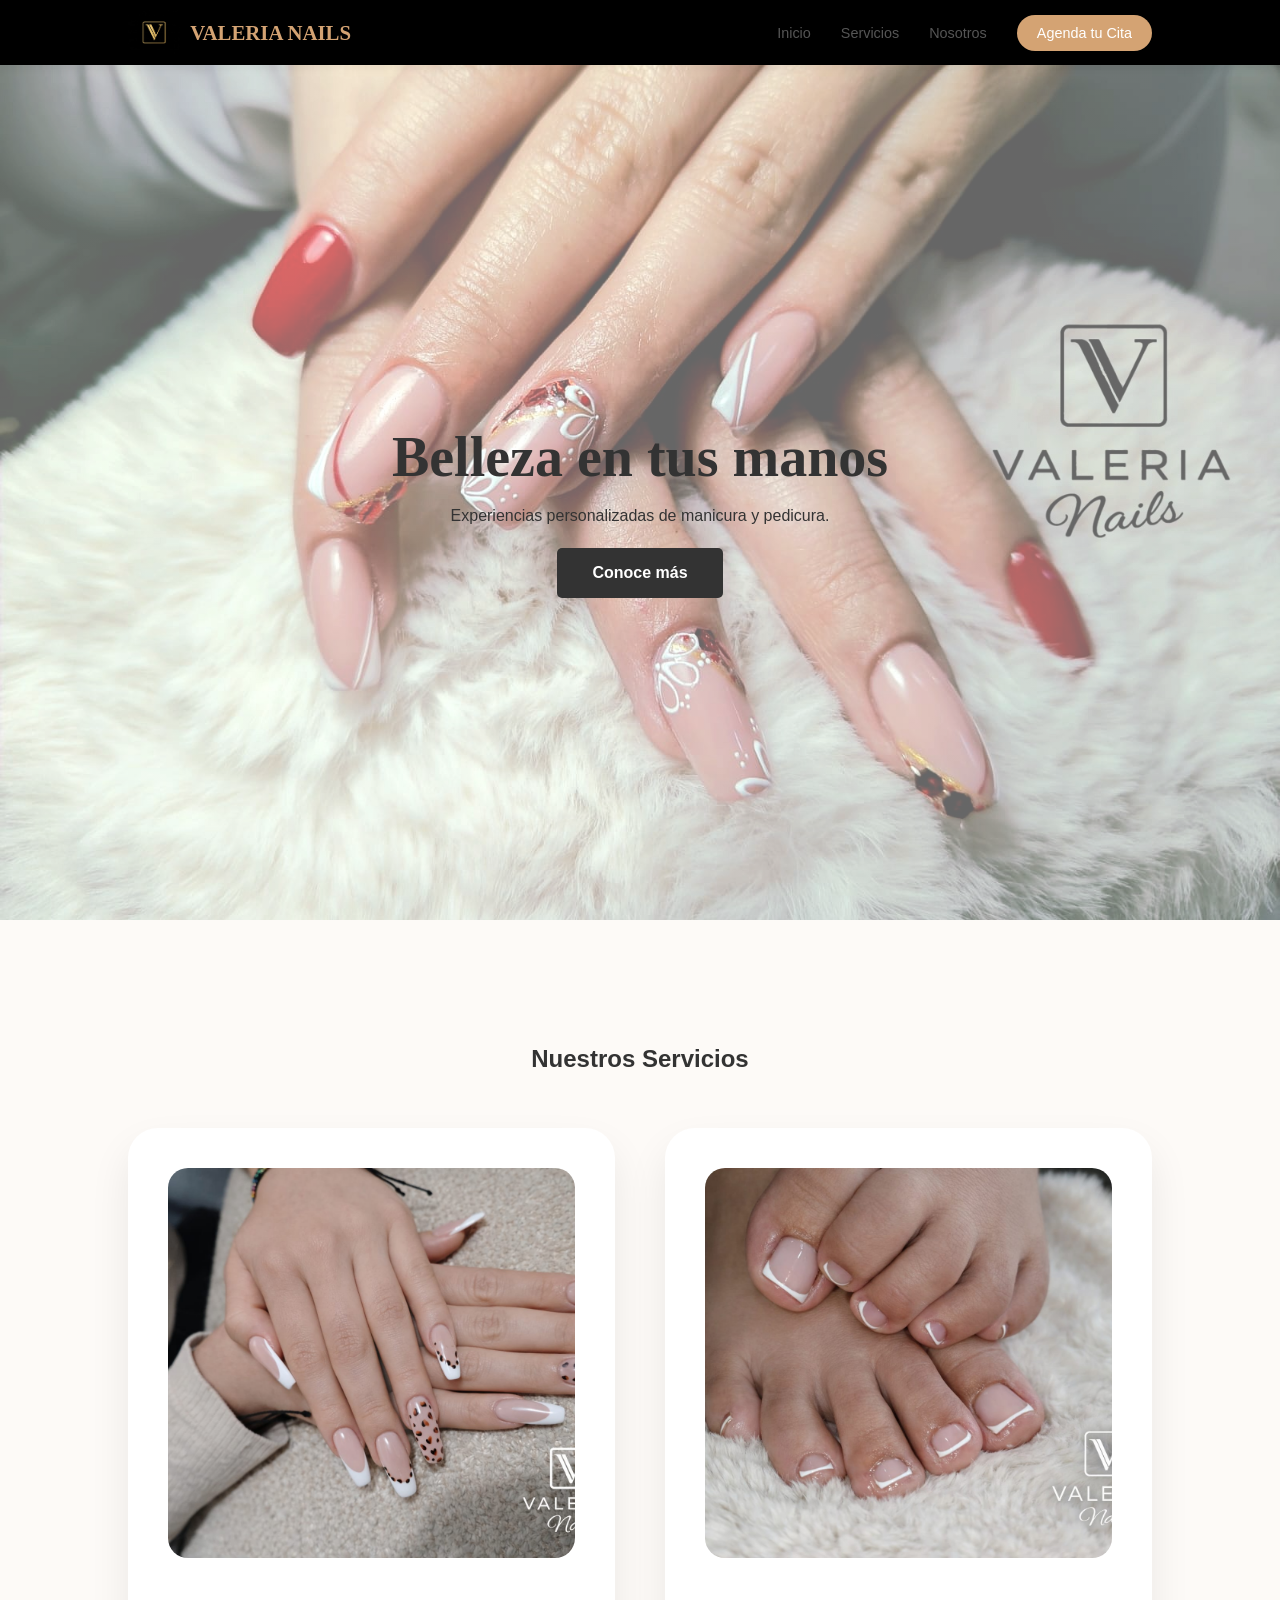
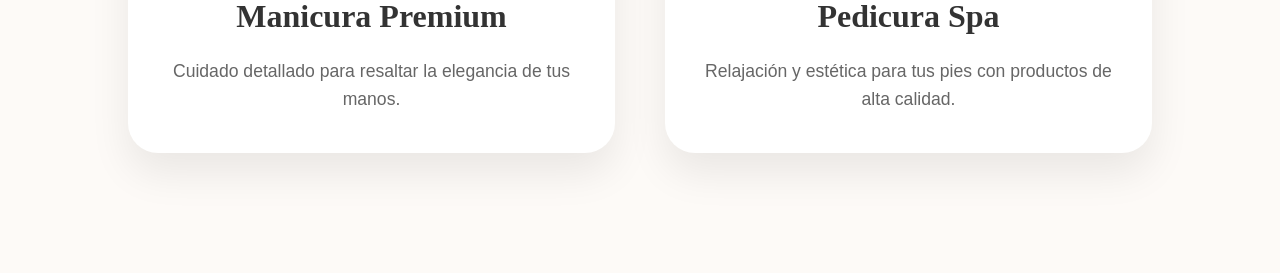
==== index.html @ 6e808dba "Add files via upload" ====
<!DOCTYPE html>
<html lang="es">
<head>
    <meta charset="UTF-8">
    <meta name="viewport" content="width=device-width, initial-scale=1.0">
    <title>Valeria Nails | Spa de Uñas</title>
    <link rel="stylesheet" href="style.css">
    <link href="banner.jpeg" rel="stylesheet">
</head>
<body>

    <nav class="navbar">
        <div class="logo-container">
            <img src="logo.png" alt="Logo" class="logo-img">
            <div class="logo-text">VALERIA NAILS</div>
        </div>
        <ul class="nav-links">
            <li><a href="#">Inicio</a></li>
            <li><a href="#">Servicios</a></li>
            <li><a href="#">Nosotros</a></li>
            <li><a href="#" class="btn-cita">Agenda tu Cita</a></li>
        </ul>
    </nav>

    <header class="hero">
        <div class="hero-content">
            <img src="" alt="" class="hero-logo">
            
            <h1>Belleza en tus manos</h1>
            <p>Experiencias personalizadas de manicura y pedicura.</p>
            <a href="#" class="btn-main">Conoce más</a>
        </div>
    </header>

    <section class="services">
        <h2>Nuestros Servicios</h2>
        <div class="services-grid">
            <div class="service-card">
                <img src="manos y logo.jpeg" alt="Manicura" class="service-img">
                <h3>Manicura Premium</h3>
                <p>Cuidado detallado para resaltar la elegancia de tus manos.</p>
            </div>
            <div class="service-card">
                <img src="pedicure.png" alt="Pedicura" class="service-img">
                <h3>Pedicura Spa</h3>
                <p>Relajación y estética para tus pies con productos de alta calidad.</p>
            </div>
        </div>
    </section>

</body>
</html>
---- style.css ----
* {
    margin: 0;
    padding: 0;
    box-sizing: border-box;
}

body {
    font-family: 'Poppins', sans-serif;
    color: #333;
    line-height: 1.6;
}

/* --- Navegación --- */
.navbar {
    display: flex;
    justify-content: space-between;
    align-items: center;
    padding: 10px 10%;
    background: #000000;
    position: sticky;
    top: 0;
    z-index: 1000;
    box-shadow: 0 2px 10px rgba(0,0,0,0.05);
}

.logo-container {
    display: flex;
    align-items: center;
    gap: 10px;
}

.logo-img {
    height: 45px;
    width: auto;
}

.logo-text {
    font-family: 'Playfair Display', serif;
    font-size: 1.3rem;
    font-weight: bold;
    color: #d4a373;
}

.nav-links {
    display: flex;
    list-style: none;
    align-items: center;
}

.nav-links li {
    margin-left: 30px;
}

.nav-links a {
    text-decoration: none;
    color: #555;
    font-size: 0.9rem;
    transition: 0.3s;
}

.btn-cita {
    background: #d4a373;
    color: white !important;
    padding: 10px 20px;
    border-radius: 50px;
}

/* --- Hero --- */
.hero {
    height: 95vh;
    background: linear-gradient(rgba(255,255,255,0.4), rgba(255,255,255,0.4)), 
                url('banner.jpeg') no-repeat center center/cover;
    display: flex;
    align-items: center;
    justify-content: center;
    text-align: center;
}

.hero h1 {
    font-family: 'Playfair Display', serif;
    font-size: 3.5rem;
}

.btn-main {
    display: inline-block;
    margin-top: 20px;
    padding: 12px 35px;
    background: #333;
    color: #fff;
    text-decoration: none;
    border-radius: 5px;
    font-weight: bold;
}

/* --- SECCIÓN SERVICIOS (Más grande y espaciosa) --- */
.services {
    padding: 120px 10%; /* Aumentamos el espacio arriba y abajo (de 80px a 120px) */
    text-align: center;
    background: #fdfaf7;
}

.services-grid {
    display: flex;
    justify-content: center;
    gap: 50px;           /* Más espacio entre las dos fotos */
    flex-wrap: wrap;
    margin-top: 50px;
}

.service-card {
    background: #fff;
    padding: 40px;       /* Más aire dentro de la tarjeta */
    border-radius: 30px; /* Bordes más redondeados y modernos */
    box-shadow: 0 20px 40px rgba(0,0,0,0.08);
    flex: 1;
    max-width: 600px;    /* Permitimos que la tarjeta sea más ancha */
    transition: 0.3s;
}

/* --- IMÁGENES MÁS GRANDES --- */
.service-img {
    width: 100%;
    height: 390px;       /* Aumentamos de 250px a 450px para que luzcan mucho más */
    object-fit: cover;
    border-radius: 20px;
    margin-bottom: 25px;
}

.service-card h3 {
    font-family: 'Playfair Display', serif;
    font-size: 2rem;     /* Título un poco más grande */
    margin-bottom: 15px;
}

.service-card p {
    font-size: 1.1rem;   /* Texto más legible */
    color: #666;
}
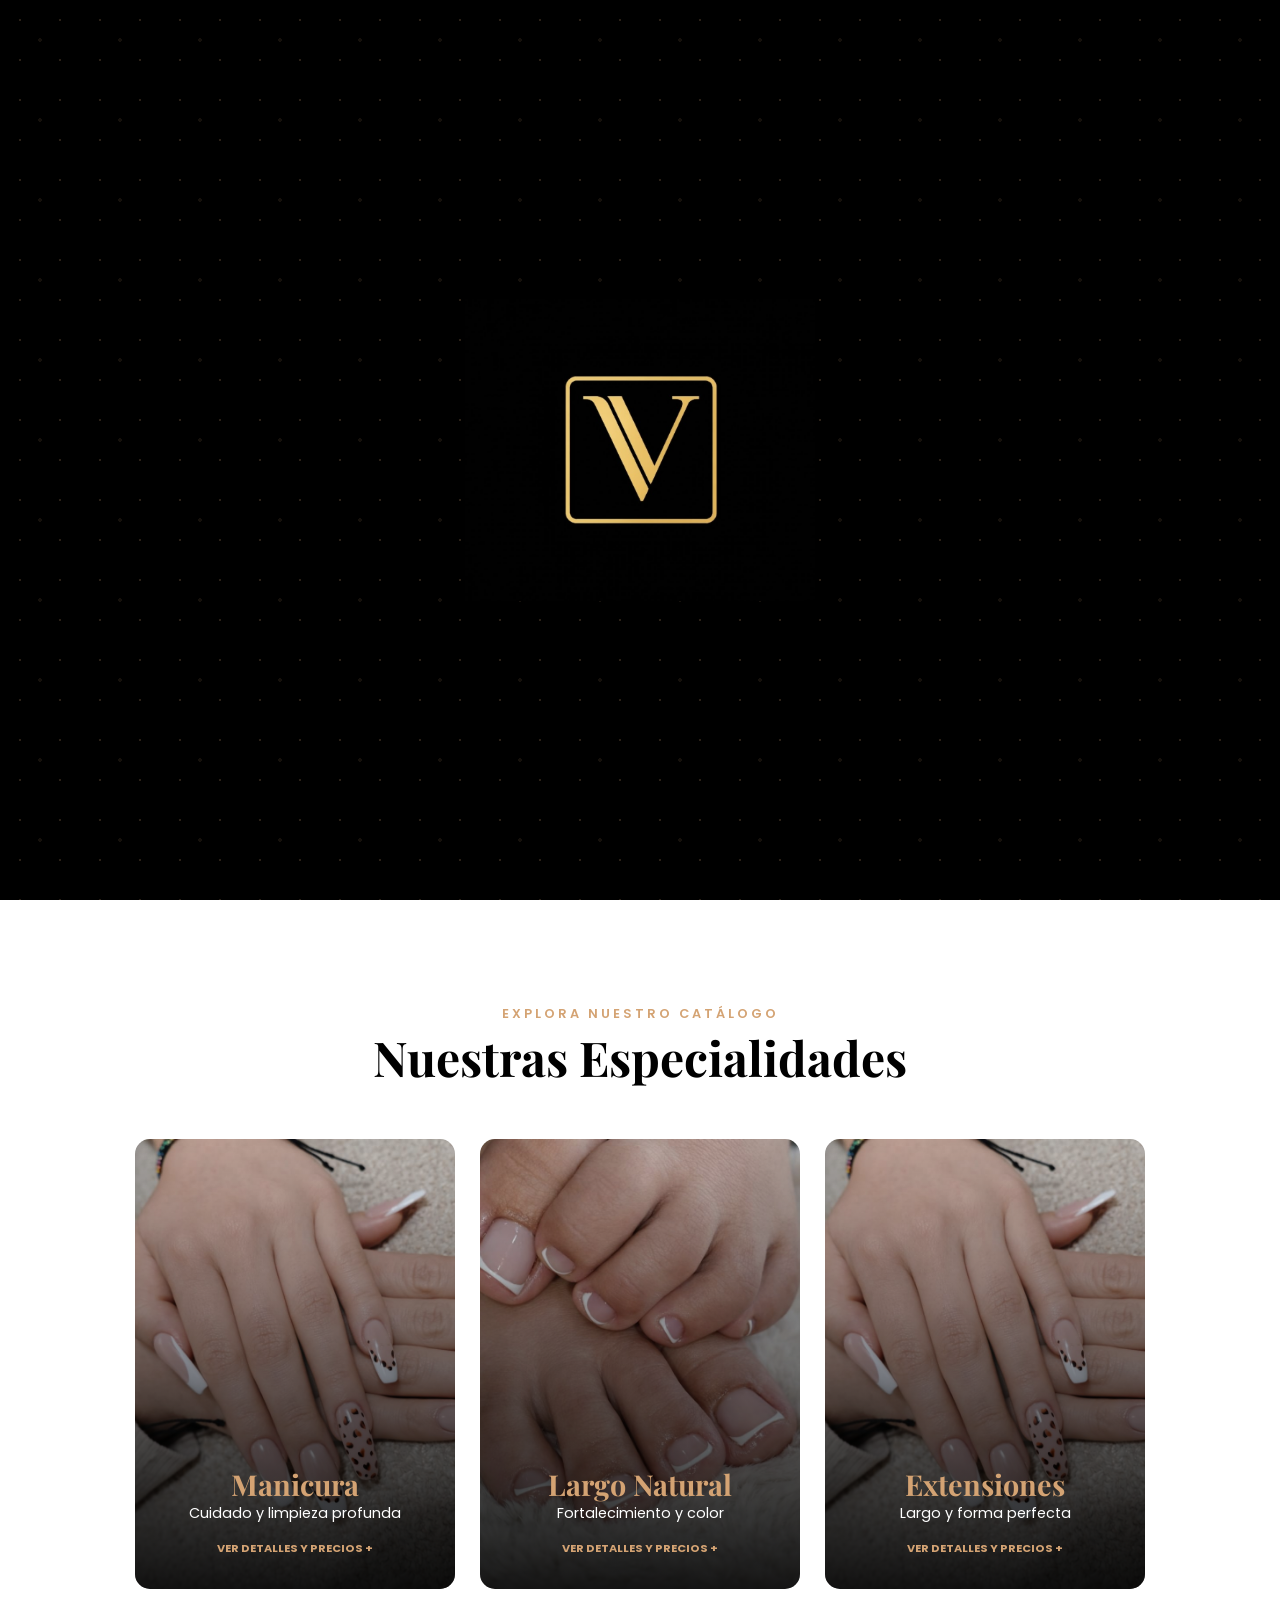
==== commit e7d4e642: "Add files via upload" ====
--- a/index.html
+++ b/index.html
@@ -3,50 +3,193 @@
 <head>
     <meta charset="UTF-8">
     <meta name="viewport" content="width=device-width, initial-scale=1.0">
-    <title>Valeria Nails | Spa de Uñas</title>
-    <link rel="stylesheet" href="style.css">
-    <link href="banner.jpeg" rel="stylesheet">
-</head>
+    <title>Valeria Nails | Arte y Elegancia</title>
+    
+    <link href="https://fonts.googleapis.com/css2?family=Playfair+Display:wght@700&family=Poppins:wght@300;400;600&display=swap" rel="stylesheet">
+    
+    <link rel="stylesheet" href="css/style.css">
+    <link rel="stylesheet" href="css/nosotros.css"> </head>
 <body>
+
+    <div id="loader" class="loader-wrapper">
+        <div class="loader-content">
+            <div class="logo-reveal-container">
+                <img src="logo.png" alt="Valeria Nails" class="logo-to-reveal">
+                <div class="brush-tip"></div>
+            </div>
+        </div>
+    </div>
 
     <nav class="navbar">
         <div class="logo-container">
             <img src="logo.png" alt="Logo" class="logo-img">
-            <div class="logo-text">VALERIA NAILS</div>
+            <div class="logo-text">𝑉𝐴𝐿𝐸𝑅𝐼𝐴 𝑁𝐴𝐼𝐿𝑆</div>
         </div>
         <ul class="nav-links">
-            <li><a href="#">Inicio</a></li>
-            <li><a href="#">Servicios</a></li>
-            <li><a href="#">Nosotros</a></li>
-            <li><a href="#" class="btn-cita">Agenda tu Cita</a></li>
+            <li><a href="#inicio">Inicio</a></li>
+            <li><a href="#servicios">Servicios</a></li>
+            <li><a href="nosotros.html">Conócenos</a></li>
+            <li><a href="https://wa.me/TU_NUMERO" class="btn-cita">Agenda tu Cita</a></li>
         </ul>
     </nav>
 
-    <header class="hero">
-        <div class="hero-content">
-            <img src="" alt="" class="hero-logo">
-            
-            <h1>Belleza en tus manos</h1>
-            <p>Experiencias personalizadas de manicura y pedicura.</p>
-            <a href="#" class="btn-main">Conoce más</a>
+  <header id="inicio" class="hero">
+    <div class="hero-content">
+        
+        <h1>Arte y Elegancia en cada detalle</h1>
+        <p>Donde la perfección es nuestra firma</p>
+        
+        <div class="hero-btns">
+            <a href="#servicios" class="btn-hero-primary">Nuestros Servicios</a>
+            <a href="nosotros.html" class="btn-hero-secondary">Conócenos</a>
         </div>
-    </header>
+    </div>
+</header>
+    <section id="servicios" class="services-section">
+    <div class="services-header">
+        <span>Explora nuestro catálogo</span>
+        <h2>Nuestras Especialidades</h2>
+    </div>
 
-    <section class="services">
-        <h2>Nuestros Servicios</h2>
-        <div class="services-grid">
-            <div class="service-card">
-                <img src="manos y logo.jpeg" alt="Manicura" class="service-img">
-                <h3>Manicura Premium</h3>
-                <p>Cuidado detallado para resaltar la elegancia de tus manos.</p>
+    <div class="categories-container">
+        <a href="manicura.html" class="category-card" style="background-image: url('manos y logo.jpeg'); text-decoration: none;">
+            <div class="category-overlay">
+                <div class="category-info">
+                    <h3>Manicura</h3>
+                    <p>Cuidado y limpieza profunda</p>
+                    <span class="view-more">Ver detalles y precios +</span>
+                </div>
+                <div class="category-details">
+                    <ul>
+                        <li>Manicura Rusa</li>
+                        <li>Manicura en Seco</li>
+                        <li>Limpieza Pro</li>
+                    </ul>
+                </div>
             </div>
-            <div class="service-card">
-                <img src="pedicure.png" alt="Pedicura" class="service-img">
-                <h3>Pedicura Spa</h3>
-                <p>Relajación y estética para tus pies con productos de alta calidad.</p>
+        </a>
+
+        <a href="natural.html" class="category-card" style="background-image: url('pedicure.png'); text-decoration: none;">
+            <div class="category-overlay">
+                <div class="category-info">
+                    <h3>Largo Natural</h3>
+                    <p>Fortalecimiento y color</p>
+                    <span class="view-more">Ver detalles y precios +</span>
+                </div>
+                <div class="category-details">
+                    <ul>
+                        <li>Base Rubber</li>
+                        <li>Kapping Polygel</li>
+                        <li>Semipermanente</li>
+                    </ul>
+                </div>
             </div>
-        </div>
-    </section>
+        </a>
 
+        <a href="extensiones.html" class="category-card" style="background-image: url('manos y logo.jpeg'); text-decoration: none;">
+            <div class="category-overlay">
+                <div class="category-info">
+                    <h3>Extensiones</h3>
+                    <p>Largo y forma perfecta</p>
+                    <span class="view-more">Ver detalles y precios +</span>
+                </div>
+                <div class="category-details">
+                    <ul>
+                        <li>Press On Soft Gel</li>
+                        <li>Polygel Esculpidas</li>
+                        <li>Acrílico</li>
+                    </ul>
+                </div>
+            </div>
+        </a>
+    </div>
+</section>
+
+    <script>
+        window.addEventListener("load", function () {
+            setTimeout(() => {
+                document.getElementById("loader").classList.add("fade-out");
+            }, 3000);
+        });
+    </script>
 </body>
+
+<section id="detalle-servicio" class="details-display-section" style="display: none;">
+    <div class="details-container">
+        <button class="close-details" onclick="cerrarDetalles()">×</button>
+        <div id="contenido-dinamico">
+            </div>
+    </div>
+</section>
+
+<script>
+    // Diccionario de información para cada servicio
+    const infoServicios = {
+        manicura: `
+            <div class="detail-layout">
+                <div class="detail-text">
+                    <h2>Manicura Premium</h2>
+                    <p>Un tratamiento completo para la salud y estética de tus manos.</p>
+                    <table class="price-table">
+                        <tr><td>Manicura Rusa</td><td>$XX.XXX</td></tr>
+                        <tr><td>Manicura en Seco</td><td>$XX.XXX</td></tr>
+                        <tr><td>Limpieza Profunda</td><td>$XX.XXX</td></tr>
+                    </table>
+                    <a href="https://wa.me/TU_NUMERO" class="btn-hero-primary">Reservar este servicio</a>
+                </div>
+                <div class="detail-image">
+                    <img src="manos y logo.jpeg" alt="Manicura Detalle">
+                </div>
+            </div>`,
+        natural: `
+            <div class="detail-layout">
+                <div class="detail-text">
+                    <h2>Largo Natural</h2>
+                    <p>Protección y color sobre tu propia uña para un look sofisticado.</p>
+                    <table class="price-table">
+                        <tr><td>Base Rubber</td><td>$XX.XXX</td></tr>
+                        <tr><td>Kapping Polygel</td><td>$XX.XXX</td></tr>
+                        <tr><td>Semipermanente</td><td>$XX.XXX</td></tr>
+                    </table>
+                    <a href="https://wa.me/TU_NUMERO" class="btn-hero-primary">Reservar este servicio</a>
+                </div>
+                <div class="detail-image">
+                    <img src="pedicure.png" alt="Natural Detalle">
+                </div>
+            </div>`,
+        extensiones: `
+            <div class="detail-layout">
+                <div class="detail-text">
+                    <h2>Sistemas de Extensión</h2>
+                    <p>Construcción artesanal para lograr el largo y la forma de tus sueños.</p>
+                    <table class="price-table">
+                        <tr><td>Polygel Esculpidas</td><td>$XX.XXX</td></tr>
+                        <tr><td>Acrílico Esculpidas</td><td>$XX.XXX</td></tr>
+                        <tr><td>Press On Soft Gel</td><td>$XX.XXX</td></tr>
+                    </table>
+                    <a href="https://wa.me/TU_NUMERO" class="btn-hero-primary">Reservar este servicio</a>
+                </div>
+                <div class="detail-image">
+                    <img src="manos y logo.jpeg" alt="Extensiones Detalle">
+                </div>
+            </div>`
+    };
+
+    function mostrarDetalle(tipo) {
+        const seccion = document.getElementById('detalle-servicio');
+        const contenido = document.getElementById('contenido-dinamico');
+        
+        contenido.innerHTML = infoServicios[tipo];
+        seccion.style.display = 'block';
+        
+        // Desplazamiento suave hacia el detalle
+        seccion.scrollIntoView({ behavior: 'smooth' });
+    }
+
+    function cerrarDetalles() {
+        document.getElementById('detalle-servicio').style.display = 'none';
+        document.getElementById('servicios').scrollIntoView({ behavior: 'smooth' });
+    }
+</script>
+
 </html>
--- a/css/style.css
+++ b/css/style.css
@@ -0,0 +1,336 @@
+/* =========================================
+   1. RESET Y BASES
+   ========================================= */
+* { 
+    margin: 0; 
+    padding: 0; 
+    box-sizing: border-box; 
+    font-family: 'Poppins', sans-serif; 
+}
+
+html { 
+    scroll-behavior: smooth; 
+}
+
+body { 
+    background: #fff; 
+    overflow-x: hidden; 
+}
+
+/* =========================================
+   2. NAVBAR (MENÚ FIJO)
+   ========================================= */
+.navbar {
+    position: fixed; 
+    top: 0; 
+    width: 100%;
+    display: flex; 
+    justify-content: space-between; 
+    align-items: center;
+    padding: 15px 8%; 
+    background: #000; 
+    z-index: 2000;
+}
+
+.logo-container { display: flex; align-items: center; gap: 10px; }
+.logo-img { height: 40px; }
+.logo-text { 
+    font-family: 'Playfair Display', serif; 
+    color: #d4a373; 
+    font-weight: bold; 
+}
+
+.nav-links { display: flex; list-style: none; gap: 20px; align-items: center; }
+.nav-links a { 
+    text-decoration: none; 
+    color: #fff; 
+    font-size: 0.9rem; 
+    transition: 0.3s;
+}
+
+.nav-links a:hover { color: #d4a373; }
+
+.btn-cita { 
+    background: #d4a373; 
+    padding: 8px 20px; 
+    border-radius: 50px; 
+    font-weight: bold; 
+    color: #fff !important;
+    transition: 0.3s; 
+}
+
+.btn-cita:hover { 
+    background: #fff; 
+    color: #000 !important; 
+}
+
+/* =========================================
+   3. HERO (INICIO CON IMAGEN - INDEX)
+   ========================================= */
+.hero {
+    height: 100vh;
+    width: 100%;
+    background: linear-gradient(rgba(0, 0, 0, 0.65), rgba(0, 0, 0, 0.65)), 
+                url('../manos y logo.jpeg'); 
+    background-size: cover;
+    background-position: center;
+    background-attachment: fixed; 
+    display: flex;
+    justify-content: center;
+    align-items: center;
+    text-align: center;
+    color: #fff;
+}
+
+.hero-content {
+    max-width: 900px;
+    padding: 0 20px;
+    animation: fadeInHero 1.5s ease-out;
+}
+
+.hero-logo-central {
+    width: 200px;
+    margin-bottom: 25px;
+    filter: drop-shadow(0 0 15px rgba(212, 163, 115, 0.5));
+}
+
+.hero h1 {
+    font-family: 'Playfair Display', serif;
+    font-size: 4rem;
+    margin-bottom: 15px;
+    text-shadow: 2px 2px 10px rgba(0,0,0,0.5);
+}
+
+.hero p {
+    color: #d4a373;
+    letter-spacing: 4px;
+    text-transform: uppercase;
+    font-size: 1.1rem;
+    margin-bottom: 35px;
+    font-weight: 400;
+}
+
+.hero-btns {
+    display: flex;
+    gap: 20px;
+    justify-content: center;
+}
+
+.btn-hero-primary {
+    background: #d4a373;
+    color: #fff;
+    padding: 15px 35px;
+    text-decoration: none;
+    font-weight: 600;
+    text-transform: uppercase;
+    font-size: 0.85rem;
+    letter-spacing: 1px;
+    transition: 0.3s ease;
+    border: 1px solid #d4a373;
+    display: inline-block;
+}
+
+.btn-hero-primary:hover {
+    background: transparent;
+    color: #d4a373;
+}
+
+.btn-hero-secondary {
+    background: transparent;
+    color: #fff;
+    padding: 15px 35px;
+    text-decoration: none;
+    font-weight: 600;
+    text-transform: uppercase;
+    font-size: 0.85rem;
+    letter-spacing: 1px;
+    border: 1px solid #fff;
+    transition: 0.3s ease;
+}
+
+.btn-hero-secondary:hover {
+    background: #fff;
+    color: #000;
+}
+
+/* =========================================
+   4. SECCIÓN SERVICIOS (TARJETAS)
+   ========================================= */
+.services-section { 
+    padding: 100px 8%; 
+    background: #fff; 
+    text-align: center; 
+}
+
+.services-header { margin-bottom: 50px; }
+.services-header h2 { font-family: 'Playfair Display', serif; font-size: 3rem; }
+.services-header span { 
+    color: #d4a373; 
+    text-transform: uppercase; 
+    letter-spacing: 3px; 
+    font-size: 0.8rem; 
+    font-weight: 600;
+}
+
+.categories-container {
+    display: flex; 
+    gap: 25px; 
+    justify-content: center; 
+    flex-wrap: wrap;
+}
+
+.category-card {
+    position: relative; 
+    width: 320px; 
+    height: 450px;
+    border-radius: 15px; 
+    overflow: hidden;
+    background-size: cover; 
+    background-position: center;
+    cursor: pointer; 
+    transition: transform 0.4s ease;
+    display: block; /* Asegura que el enlace ocupe toda la tarjeta */
+}
+
+.category-card:hover { transform: translateY(-10px); }
+
+.category-overlay {
+    position: absolute; 
+    bottom: 0; 
+    width: 100%; 
+    height: 100%;
+    background: linear-gradient(transparent, rgba(0,0,0,0.9));
+    display: flex; 
+    flex-direction: column; 
+    justify-content: flex-end;
+    padding: 30px; 
+    transition: 0.5s ease;
+}
+
+.category-card:hover .category-overlay {
+    background: rgba(0, 0, 0, 0.85);
+    backdrop-filter: blur(4px);
+    justify-content: center;
+}
+
+.category-info h3 { 
+    font-family: 'Playfair Display', serif; 
+    color: #d4a373; 
+    font-size: 1.8rem; 
+}
+
+.category-info p { 
+    color: #fff; 
+    font-size: 0.9rem; 
+    margin-bottom: 10px; 
+}
+
+.view-more { 
+    color: #d4a373; 
+    font-weight: bold; 
+    font-size: 0.7rem; 
+    text-transform: uppercase; 
+}
+
+.category-details {
+    max-height: 0; 
+    opacity: 0; 
+    overflow: hidden; 
+    transition: 0.5s ease;
+}
+
+.category-card:hover .category-details {
+    max-height: 300px; 
+    opacity: 1; 
+    margin-top: 20px;
+}
+
+.category-details ul { list-style: none; text-align: left; }
+.category-details ul li {
+    color: #fff; 
+    font-size: 0.85rem; 
+    margin-bottom: 10px;
+    border-left: 2px solid #d4a373; 
+    padding-left: 10px;
+}
+
+/* =========================================
+   5. PÁGINAS DE DETALLE DE SERVICIO (NUEVO)
+   ========================================= */
+.service-header-simple {
+    height: 45vh;
+    background-size: cover;
+    background-position: center;
+    display: flex;
+    flex-direction: column;
+    justify-content: center;
+    align-items: center;
+    color: #fff;
+    text-align: center;
+    margin-top: 60px;
+}
+
+.service-header-simple h1 { 
+    font-family: 'Playfair Display', serif; 
+    font-size: 3.5rem; 
+    text-shadow: 2px 2px 15px rgba(0,0,0,0.5);
+}
+
+.detail-content { 
+    padding: 80px 10%; 
+    display: grid; 
+    grid-template-columns: 1fr 1fr; 
+    gap: 60px; 
+    background: #fff;
+}
+
+.detail-text h2 { 
+    font-family: 'Playfair Display', serif; 
+    font-size: 2.5rem; 
+    margin-bottom: 20px; 
+    color: #000;
+}
+
+.detail-text p { 
+    color: #555; 
+    line-height: 1.8; 
+    margin-bottom: 30px; 
+}
+
+.price-box { 
+    list-style: none; 
+    margin-bottom: 40px; 
+}
+
+.price-box li { 
+    display: flex; 
+    justify-content: space-between; 
+    padding: 15px 0; 
+    border-bottom: 1px solid #eee; 
+}
+
+.price-box li strong { color: #d4a373; font-size: 1.1rem; }
+.price-box li span { font-weight: bold; color: #000; }
+
+.detail-img-container img { 
+    width: 100%; 
+    border-radius: 15px; 
+    box-shadow: 15px 15px 0px #d4a373; 
+}
+
+/* =========================================
+   6. RESPONSIVO Y ANIMACIONES
+   ========================================= */
+@keyframes fadeInHero {
+    from { opacity: 0; transform: translateY(20px); }
+    to { opacity: 1; transform: translateY(0); }
+}
+
+@media (max-width: 768px) {
+    .hero h1 { font-size: 2.5rem; }
+    .hero-btns { flex-direction: column; gap: 10px; align-items: center; }
+    .btn-hero-primary, .btn-hero-secondary { width: 80%; text-align: center; }
+    .nav-links { display: none; }
+    .detail-content { grid-template-columns: 1fr; text-align: center; }
+    .price-box li { flex-direction: column; gap: 5px; }
+}
--- a/css/nosotros.css
+++ b/css/nosotros.css
@@ -0,0 +1,219 @@
+/* --- PANTALLA DE CARGA (EL PINCEL) --- */
+.loader-wrapper {
+    position: fixed;
+    top: 0; left: 0;
+    width: 100vw; height: 100vh;
+    background: #000;
+    /* Fondo con brillos dorados (polvo de estrellas) */
+    background-image: 
+        radial-gradient(circle, rgba(212, 163, 115, 0.2) 1px, transparent 1px),
+        radial-gradient(circle, rgba(212, 163, 115, 0.1) 2px, transparent 2px);
+    background-size: 40px 40px, 80px 80px;
+    display: flex;
+    justify-content: center;
+    align-items: center;
+    z-index: 10000;
+    overflow: hidden;
+}
+
+.logo-reveal-container {
+    position: relative;
+    width: 350px;
+    display: flex;
+    justify-content: center;
+    align-items: center;
+}
+
+/* El logo se revela de izquierda a derecha */
+.logo-to-reveal {
+    width: 100%;
+    height: auto;
+    clip-path: inset(0 100% 0 0); /* Empieza oculto */
+    animation: revealLogo 3s forwards ease-in-out;
+}
+
+/* El destello del pincel */
+.brush-tip {
+    position: absolute;
+    width: 30px;
+    height: 60px;
+    background: #d4a373;
+    filter: blur(12px);
+    box-shadow: 0 0 30px #d4a373, 0 0 60px #fff;
+    top: 50%;
+    left: 0;
+    transform: translateY(-50%);
+    border-radius: 50%;
+    opacity: 0;
+    z-index: 11;
+    animation: brushMove 3s forwards ease-in-out;
+}
+
+/* --- ANIMACIONES --- */
+@keyframes revealLogo {
+    0% { clip-path: inset(0 100% 0 0); }
+    100% { clip-path: inset(0 0% 0 0); }
+}
+
+@keyframes brushMove {
+    0% { left: 0%; opacity: 0; }
+    15% { opacity: 1; scale: 1.5; }
+    85% { opacity: 1; scale: 1.5; }
+    100% { left: 100%; opacity: 0; }
+}
+
+.loader-wrapper.fade-out {
+    opacity: 0;
+    transform: scale(1.1); /* Efecto de zoom suave al entrar */
+    transition: 1.2s cubic-bezier(0.4, 0, 0.2, 1);
+    pointer-events: none;
+}
+
+/* --- ESTILOS DE LA PÁGINA NOSOTROS --- */
+.about-page-content {
+    padding: 100px 10%;
+    background: #fff;
+}
+
+.about-grid {
+    display: flex;
+    align-items: center;
+    gap: 60px;
+    flex-wrap: wrap;
+}
+
+.text-side { flex: 1; min-width: 300px; }
+.text-side span { color: #d4a373; font-weight: bold; text-transform: uppercase; letter-spacing: 2px; }
+.text-side h2 { font-family: 'Playfair Display', serif; font-size: 3rem; margin: 10px 0 20px; }
+.text-side p { line-height: 1.8; color: #555; margin-bottom: 15px; }
+
+.image-side { flex: 1; min-width: 300px; }
+.about-main-img {
+    width: 100%;
+    border-radius: 20px;
+    box-shadow: 20px 20px 0px #d4a373;
+}
+
+/* SECCIÓN DE VALORES */
+.values-section {
+    display: flex;
+    justify-content: space-between;
+    gap: 30px;
+    margin-top: 80px;
+    padding-top: 60px;
+    border-top: 1px solid #eee;
+    flex-wrap: wrap;
+}
+
+.value-item {
+    flex: 1;
+    min-width: 250px;
+    text-align: center;
+    padding: 20px;
+    transition: 0.3s;
+}
+
+.value-item:hover {
+    transform: translateY(-10px);
+}
+
+.value-icon {
+    font-size: 2rem;
+    color: #d4a373;
+    margin-bottom: 15px;
+}
+
+.value-item h3 {
+    font-family: 'Playfair Display', serif;
+    margin-bottom: 10px;
+    font-size: 1.5rem;
+}
+
+.value-item p {
+    font-size: 0.95rem;
+    color: #777;
+    line-height: 1.6;
+}
+
+/* Ajuste móvil */
+@media (max-width: 768px) {
+    .values-section { flex-direction: column; }
+}
+
+/* --- SECCIÓN REDES SOCIALES --- */
+.social-section {
+    padding: 80px 10%;
+    background: #fdfaf7; /* Un tono crema muy suave */
+    text-align: center;
+}
+
+.social-title span {
+    color: #d4a373;
+    text-transform: uppercase;
+    letter-spacing: 2px;
+    font-weight: 600;
+}
+
+.social-title h2 {
+    font-family: 'Playfair Display', serif;
+    font-size: 2.5rem;
+    margin: 10px 0 40px;
+}
+
+.social-links-container {
+    display: flex;
+    justify-content: center;
+    gap: 30px;
+    flex-wrap: wrap;
+}
+
+.social-card {
+    background: #fff;
+    padding: 30px;
+    width: 280px;
+    border-radius: 20px;
+    text-decoration: none;
+    color: #333;
+    box-shadow: 0 10px 30px rgba(0,0,0,0.05);
+    transition: all 0.4s ease;
+    border: 1px solid transparent;
+}
+
+.social-card:hover {
+    transform: translateY(-10px);
+    border-color: #d4a373;
+    box-shadow: 0 15px 40px rgba(212, 163, 115, 0.2);
+}
+
+.social-icon img {
+    width: 50px;
+    height: 50px;
+    margin-bottom: 15px;
+    /* Filtro para darles un toque sutil si quieres que sean negros o dorados */
+    filter: grayscale(100%); 
+    transition: 0.3s;
+}
+
+.social-card:hover .social-icon img {
+    filter: grayscale(0%); /* Vuelven a su color original al pasar el mouse */
+}
+
+.social-card h3 {
+    font-family: 'Playfair Display', serif;
+    font-size: 1.4rem;
+    margin-bottom: 8px;
+}
+
+.social-card p {
+    font-size: 0.9rem;
+    color: #777;
+}
+
+/* Ajustes para móviles */
+@media (max-width: 768px) {
+    .social-links-container {
+        flex-direction: column;
+        align-items: center;
+    }
+    .social-card { width: 100%; max-width: 350px; }
+}
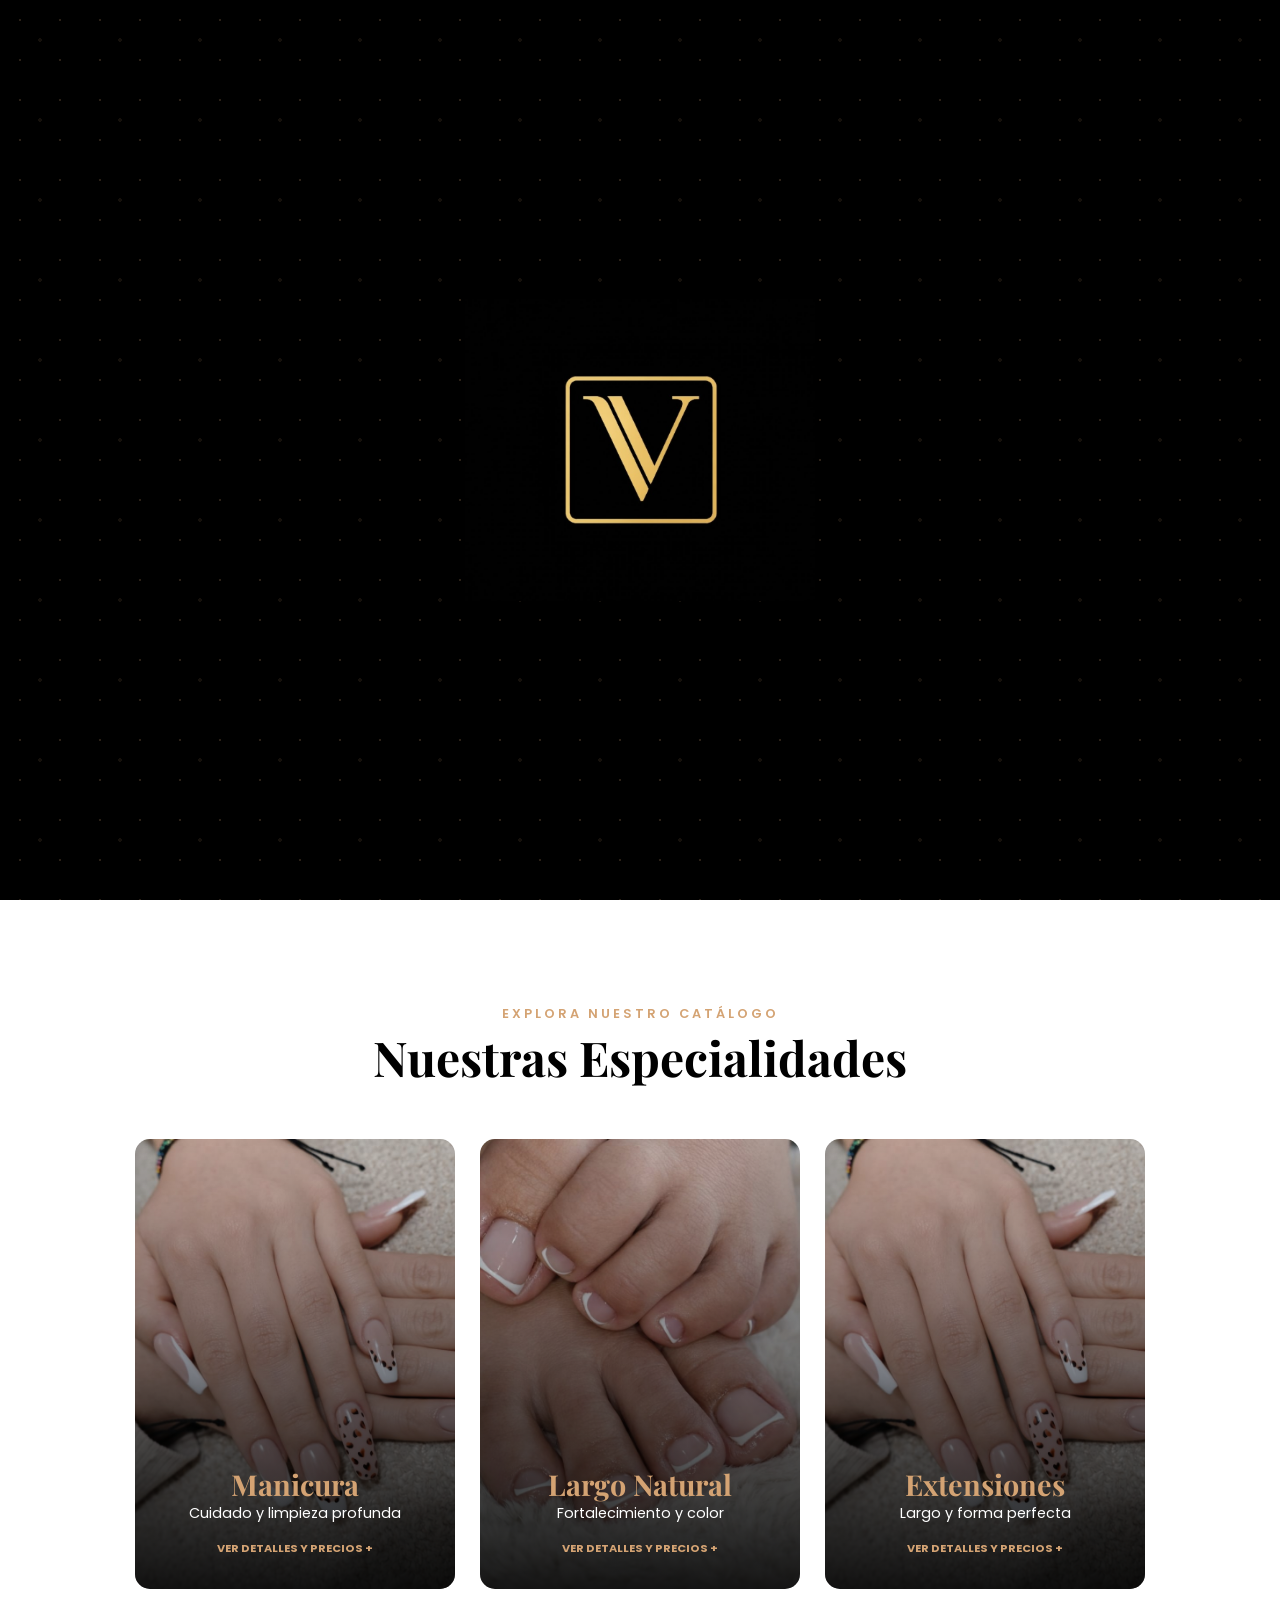
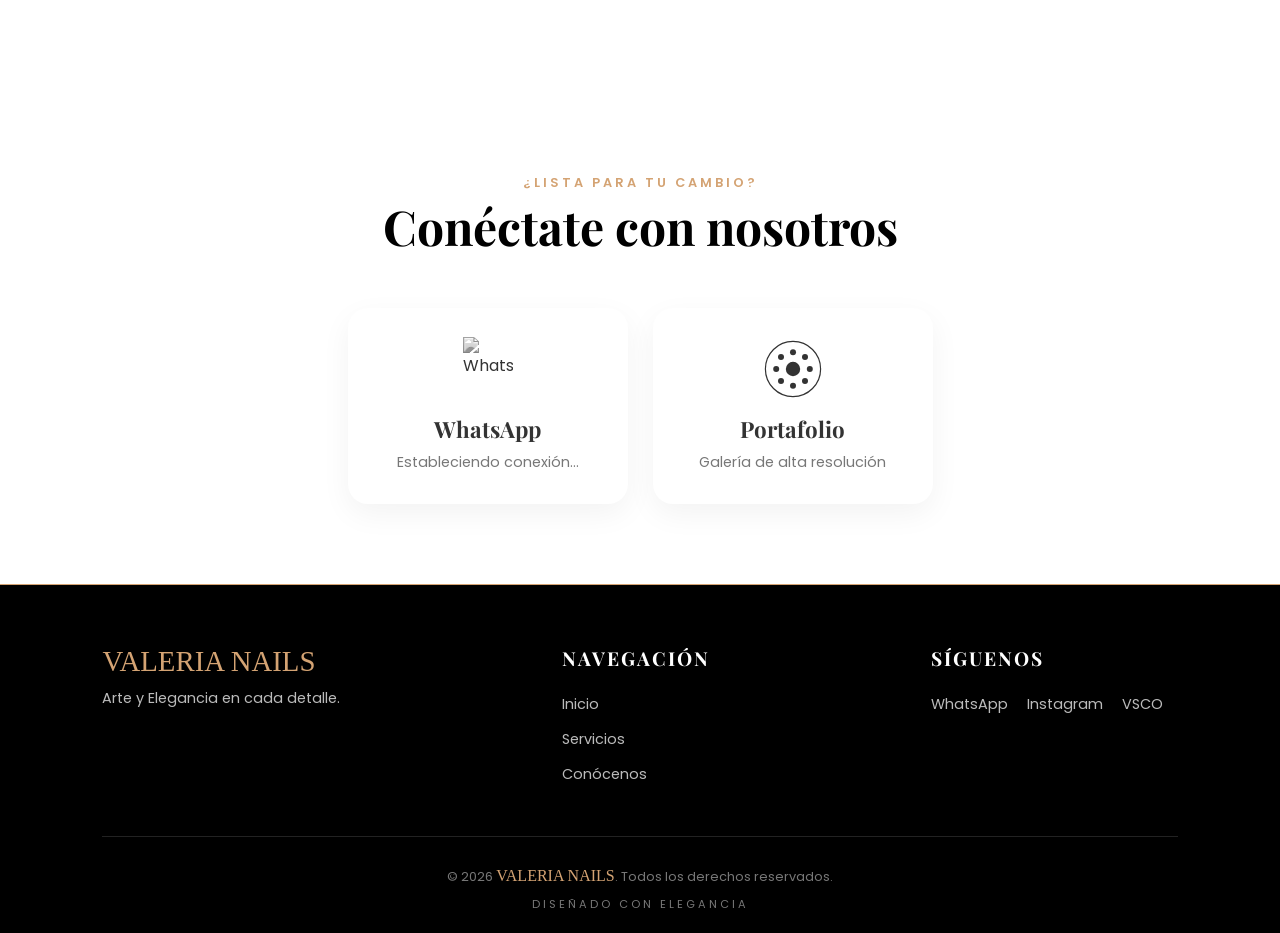
==== commit f4501652: "Add files via upload" ====
--- a/index.html
+++ b/index.html
@@ -8,7 +8,8 @@
     <link href="https://fonts.googleapis.com/css2?family=Playfair+Display:wght@700&family=Poppins:wght@300;400;600&display=swap" rel="stylesheet">
     
     <link rel="stylesheet" href="css/style.css">
-    <link rel="stylesheet" href="css/nosotros.css"> </head>
+    <link rel="stylesheet" href="css/nosotros.css"> 
+</head>
 <body>
 
     <div id="loader" class="loader-wrapper">
@@ -23,173 +24,175 @@
     <nav class="navbar">
         <div class="logo-container">
             <img src="logo.png" alt="Logo" class="logo-img">
-            <div class="logo-text">𝑉𝐴𝐿𝐸𝑅𝐼𝐴 𝑁𝐴𝐼𝐿𝑆</div>
+            <div class="logo-text">VALERIA NAILS</div>
         </div>
         <ul class="nav-links">
             <li><a href="#inicio">Inicio</a></li>
             <li><a href="#servicios">Servicios</a></li>
             <li><a href="nosotros.html">Conócenos</a></li>
-            <li><a href="https://wa.me/TU_NUMERO" class="btn-cita">Agenda tu Cita</a></li>
+            <li><a href="https://wa.me/573172884626?text=Hola%20Valeria!%20Vi%20tu%20página%20web%20y%20quiero%20agendar%20una%20cita%20💅" class="btn-cita">Agenda tu Cita</a></li>
         </ul>
     </nav>
 
-  <header id="inicio" class="hero">
-    <div class="hero-content">
-        
-        <h1>Arte y Elegancia en cada detalle</h1>
-        <p>Donde la perfección es nuestra firma</p>
-        
-        <div class="hero-btns">
-            <a href="#servicios" class="btn-hero-primary">Nuestros Servicios</a>
-            <a href="nosotros.html" class="btn-hero-secondary">Conócenos</a>
+    <header id="inicio" class="hero">
+        <div class="hero-content">
+            <h1>Arte y Elegancia en cada detalle</h1>
+            <p>Donde la perfección es nuestra firma</p>
+            <div class="hero-btns">
+                <a href="#servicios" class="btn-hero-primary">Nuestros Servicios</a>
+                <a href="nosotros.html" class="btn-hero-secondary">Conócenos</a>
+            </div>
         </div>
-    </div>
-</header>
+    </header>
+
     <section id="servicios" class="services-section">
-    <div class="services-header">
-        <span>Explora nuestro catálogo</span>
-        <h2>Nuestras Especialidades</h2>
-    </div>
+        <div class="services-header">
+            <span>Explora nuestro catálogo</span>
+            <h2>Nuestras Especialidades</h2>
+        </div>
 
-    <div class="categories-container">
-        <a href="manicura.html" class="category-card" style="background-image: url('manos y logo.jpeg'); text-decoration: none;">
-            <div class="category-overlay">
-                <div class="category-info">
-                    <h3>Manicura</h3>
-                    <p>Cuidado y limpieza profunda</p>
-                    <span class="view-more">Ver detalles y precios +</span>
+        <div class="categories-container">
+            <a href="manicura.html" class="category-card card-manicura" style="background-image: url('manos y logo.jpeg'); text-decoration: none;">
+                <div class="category-overlay">
+                    <div class="category-info">
+                        <h3>Manicura</h3>
+                        <p>Cuidado y limpieza profunda</p>
+                        <span class="view-more">Ver detalles y precios +</span>
+                    </div>
+                    <div class="category-details">
+                        <ul>
+                            <li>Manicura Rusa</li>
+                            <li>Manicura en Seco</li>
+                            <li>Limpieza Pro</li>
+                        </ul>
+                    </div>
                 </div>
-                <div class="category-details">
-                    <ul>
-                        <li>Manicura Rusa</li>
-                        <li>Manicura en Seco</li>
-                        <li>Limpieza Pro</li>
-                    </ul>
+            </a>
+
+            <a href="natural.html" class="category-card card-natural" style="background-image: url('pedicure.png'); text-decoration: none;">
+                <div class="category-overlay">
+                    <div class="category-info">
+                        <h3>Largo Natural</h3>
+                        <p>Fortalecimiento y color</p>
+                        <span class="view-more">Ver detalles y precios +</span>
+                    </div>
+                    <div class="category-details">
+                        <ul>
+                            <li>Base Rubber</li>
+                            <li>Kapping Polygel</li>
+                            <li>Semipermanente</li>
+                        </ul>
+                    </div>
                 </div>
-            </div>
-        </a>
+            </a>
 
-        <a href="natural.html" class="category-card" style="background-image: url('pedicure.png'); text-decoration: none;">
-            <div class="category-overlay">
-                <div class="category-info">
-                    <h3>Largo Natural</h3>
-                    <p>Fortalecimiento y color</p>
-                    <span class="view-more">Ver detalles y precios +</span>
+            <a href="extensiones.html" class="category-card card-extensiones" style="background-image: url('manos y logo.jpeg'); text-decoration: none;">
+                <div class="category-overlay">
+                    <div class="category-info">
+                        <h3>Extensiones</h3>
+                        <p>Largo y forma perfecta</p>
+                        <span class="view-more">Ver detalles y precios +</span>
+                    </div>
+                    <div class="category-details">
+                        <ul>
+                            <li>Press On Soft Gel</li>
+                            <li>Polygel Esculpidas</li>
+                            <li>Acrílico</li>
+                        </ul>
+                    </div>
                 </div>
-                <div class="category-details">
-                    <ul>
-                        <li>Base Rubber</li>
-                        <li>Kapping Polygel</li>
-                        <li>Semipermanente</li>
-                    </ul>
+            </a>
+        </div>
+    </section>
+
+    <section id="contacto" class="contact-section" style="padding: 80px 8%; text-align: center;">
+        <div class="services-header">
+            <span>¿Lista para tu cambio?</span>
+            <h2>Conéctate con nosotros</h2>
+        </div>
+        <div class="social-grid" style="display: flex; gap: 25px; justify-content: center; flex-wrap: wrap; margin-top: 40px;">
+            
+            <a href="https://wa.me/573172884626?text=Hola%20Valeria!%20Vi%20tu%20página%20web%20y%20quiero%20agendar%20una%20cita%20" 
+               target="_blank" class="social-card whatsapp-tech">
+                <div class="social-icon">
+                    <div class="scan-ring"></div>
+                    <img src="https://cdn-icons-png.flaticon.com/512/733/733585.png" alt="WhatsApp">
                 </div>
-            </div>
-        </a>
+                <div class="card-content">
+                    <h3>WhatsApp</h3>
+                    <p>Estableciendo conexión...</p>
+                </div>
+            </a>
 
-        <a href="extensiones.html" class="category-card" style="background-image: url('manos y logo.jpeg'); text-decoration: none;">
-            <div class="category-overlay">
-                <div class="category-info">
-                    <h3>Extensiones</h3>
-                    <p>Largo y forma perfecta</p>
-                    <span class="view-more">Ver detalles y precios +</span>
+            <a href="https://vsco.co/" target="_blank" class="social-card vsco-tech">
+                <div class="social-icon">
+                    <div class="scan-ring-vsco"></div>
+                    <svg viewBox="0 0 100 100" class="vsco-logo-svg">
+                        <circle cx="50" cy="50" r="46" stroke="currentColor" stroke-width="2" fill="none" />
+                        <g fill="currentColor">
+                            <circle cx="50" cy="22" r="5" />
+                            <circle cx="70" cy="30" r="5" />
+                            <circle cx="78" cy="50" r="5" />
+                            <circle cx="70" cy="70" r="5" />
+                            <circle cx="50" cy="78" r="5" />
+                            <circle cx="30" cy="70" r="5" />
+                            <circle cx="22" cy="50" r="5" />
+                            <circle cx="30" cy="30" r="5" />
+                            <circle cx="50" cy="50" r="12" />
+                        </g>
+                    </svg>
                 </div>
-                <div class="category-details">
-                    <ul>
-                        <li>Press On Soft Gel</li>
-                        <li>Polygel Esculpidas</li>
-                        <li>Acrílico</li>
-                    </ul>
+                <div class="card-content">
+                    <h3>Portafolio</h3>
+                    <p>Galería de alta resolución</p>
                 </div>
-            </div>
-        </a>
-    </div>
-</section>
+            </a>
+
+        </div>
+    </section>
 
     <script>
+        // Control del Loader
         window.addEventListener("load", function () {
             setTimeout(() => {
                 document.getElementById("loader").classList.add("fade-out");
             }, 3000);
         });
     </script>
+
+<footer class="main-footer">
+    <div class="footer-container">
+        <div class="footer-logo">
+            <span class="logo-annabel">VALERIA NAILS</span>
+            <p>Arte y Elegancia en cada detalle.</p>
+        </div>
+
+        <div class="footer-links">
+            <h4>Navegación</h4>
+            <ul>
+                <li><a href="#inicio">Inicio</a></li>
+                <li><a href="#servicios">Servicios</a></li>
+                <li><a href="nosotros.html">Conócenos</a></li>
+            </ul>
+        </div>
+
+       <div class="footer-social">
+    <h4>Síguenos</h4>
+    <div class="social-icons-footer">
+        <a href="https://wa.me/573172884626" target="_blank" class="footer-link-item">WhatsApp</a>
+        <a href="https://www.instagram.com/nails_valeriamora/" target="_blank" class="footer-link-item">Instagram</a>
+        <a href="https://vsco.co/valeria-nails/gallery" target="_blank" class="footer-link-item">VSCO</a>
+    </div>
+</div>
+
+        
+    </div>
+
+    <div class="footer-bottom">
+        <p>&copy; 2026 <span>VALERIA NAILS</span>. Todos los derechos reservados.</p>
+        <p class="design-by">Diseñado con elegancia</p>
+    </div>
+</footer>
+
 </body>
-
-<section id="detalle-servicio" class="details-display-section" style="display: none;">
-    <div class="details-container">
-        <button class="close-details" onclick="cerrarDetalles()">×</button>
-        <div id="contenido-dinamico">
-            </div>
-    </div>
-</section>
-
-<script>
-    // Diccionario de información para cada servicio
-    const infoServicios = {
-        manicura: `
-            <div class="detail-layout">
-                <div class="detail-text">
-                    <h2>Manicura Premium</h2>
-                    <p>Un tratamiento completo para la salud y estética de tus manos.</p>
-                    <table class="price-table">
-                        <tr><td>Manicura Rusa</td><td>$XX.XXX</td></tr>
-                        <tr><td>Manicura en Seco</td><td>$XX.XXX</td></tr>
-                        <tr><td>Limpieza Profunda</td><td>$XX.XXX</td></tr>
-                    </table>
-                    <a href="https://wa.me/TU_NUMERO" class="btn-hero-primary">Reservar este servicio</a>
-                </div>
-                <div class="detail-image">
-                    <img src="manos y logo.jpeg" alt="Manicura Detalle">
-                </div>
-            </div>`,
-        natural: `
-            <div class="detail-layout">
-                <div class="detail-text">
-                    <h2>Largo Natural</h2>
-                    <p>Protección y color sobre tu propia uña para un look sofisticado.</p>
-                    <table class="price-table">
-                        <tr><td>Base Rubber</td><td>$XX.XXX</td></tr>
-                        <tr><td>Kapping Polygel</td><td>$XX.XXX</td></tr>
-                        <tr><td>Semipermanente</td><td>$XX.XXX</td></tr>
-                    </table>
-                    <a href="https://wa.me/TU_NUMERO" class="btn-hero-primary">Reservar este servicio</a>
-                </div>
-                <div class="detail-image">
-                    <img src="pedicure.png" alt="Natural Detalle">
-                </div>
-            </div>`,
-        extensiones: `
-            <div class="detail-layout">
-                <div class="detail-text">
-                    <h2>Sistemas de Extensión</h2>
-                    <p>Construcción artesanal para lograr el largo y la forma de tus sueños.</p>
-                    <table class="price-table">
-                        <tr><td>Polygel Esculpidas</td><td>$XX.XXX</td></tr>
-                        <tr><td>Acrílico Esculpidas</td><td>$XX.XXX</td></tr>
-                        <tr><td>Press On Soft Gel</td><td>$XX.XXX</td></tr>
-                    </table>
-                    <a href="https://wa.me/TU_NUMERO" class="btn-hero-primary">Reservar este servicio</a>
-                </div>
-                <div class="detail-image">
-                    <img src="manos y logo.jpeg" alt="Extensiones Detalle">
-                </div>
-            </div>`
-    };
-
-    function mostrarDetalle(tipo) {
-        const seccion = document.getElementById('detalle-servicio');
-        const contenido = document.getElementById('contenido-dinamico');
-        
-        contenido.innerHTML = infoServicios[tipo];
-        seccion.style.display = 'block';
-        
-        // Desplazamiento suave hacia el detalle
-        seccion.scrollIntoView({ behavior: 'smooth' });
-    }
-
-    function cerrarDetalles() {
-        document.getElementById('detalle-servicio').style.display = 'none';
-        document.getElementById('servicios').scrollIntoView({ behavior: 'smooth' });
-    }
-</script>
-
 </html>
--- a/css/style.css
+++ b/css/style.css
@@ -1,3 +1,5 @@
+
+
 /* =========================================
    1. RESET Y BASES
    ========================================= */
@@ -86,12 +88,6 @@
     max-width: 900px;
     padding: 0 20px;
     animation: fadeInHero 1.5s ease-out;
-}
-
-.hero-logo-central {
-    width: 200px;
-    margin-bottom: 25px;
-    filter: drop-shadow(0 0 15px rgba(212, 163, 115, 0.5));
 }
 
 .hero h1 {
@@ -189,7 +185,7 @@
     background-position: center;
     cursor: pointer; 
     transition: transform 0.4s ease;
-    display: block; /* Asegura que el enlace ocupe toda la tarjeta */
+    display: block;
 }
 
 .category-card:hover { transform: translateY(-10px); }
@@ -255,82 +251,413 @@
 }
 
 /* =========================================
-   5. PÁGINAS DE DETALLE DE SERVICIO (NUEVO)
-   ========================================= */
+   5. CONTACTO (ESTILO TECH/HACKER)
+   ========================================= */
+
+/* Estilos comunes para las tarjetas sociales */
+.social-card {
+    display: flex;
+    flex-direction: column;
+    align-items: center;
+    width: 250px;
+    padding: 30px;
+    background: #fdfaf7;
+    border: 1px solid #eee;
+    text-decoration: none;
+    transition: all 0.4s cubic-bezier(0.175, 0.885, 0.32, 1.275);
+    position: relative;
+    overflow: hidden;
+}
+
+.social-icon {
+    position: relative;
+    width: 60px;
+    height: 60px;
+    margin-bottom: 15px;
+    z-index: 1;
+    display: flex;
+    align-items: center;
+    justify-content: center;
+}
+
+/* --- WHATSAPP ESPECÍFICO --- */
+.social-icon img {
+    width: 100%;
+    filter: grayscale(100%);
+    transition: 0.4s;
+}
+
+.scan-ring {
+    position: absolute;
+    top: 50%; left: 50%;
+    transform: translate(-50%, -50%);
+    width: 100%; height: 100%;
+    border: 2px solid #25d366;
+    border-radius: 50%;
+    opacity: 0;
+    pointer-events: none;
+}
+
+.whatsapp-tech:hover {
+    background: #000;
+    border-color: #25d366;
+    transform: scale(1.05);
+}
+
+.whatsapp-tech:hover .social-icon img {
+    filter: grayscale(0%);
+    transform: rotate(360deg);
+}
+
+.whatsapp-tech:hover h3 { color: #25d366; }
+.whatsapp-tech:hover p { color: #fff; }
+.whatsapp-tech:hover .scan-ring { animation: techPulse 1.5s infinite; opacity: 1; }
+
+/* --- VSCO ESPECÍFICO --- */
+.vsco-logo-svg {
+    width: 100%;
+    height: 100%;
+    color: #333; /* Color inicial oscuro */
+    transition: 0.5s cubic-bezier(0.4, 0, 0.2, 1);
+}
+
+.scan-ring-vsco {
+    position: absolute;
+    top: 50%; left: 50%;
+    transform: translate(-50%, -50%);
+    width: 100%; height: 100%;
+    border: 2px solid #d4a373;
+    border-radius: 50%;
+    opacity: 0;
+    pointer-events: none;
+}
+
+.vsco-tech:hover {
+    background: #000;
+    border-color: #d4a373;
+    transform: scale(1.05);
+}
+
+.vsco-tech:hover .vsco-logo-svg {
+    color: #d4a373; /* Cambia a dorado */
+    transform: rotate(90deg) scale(1.1);
+}
+
+.vsco-tech:hover h3 { color: #d4a373; }
+.vsco-tech:hover p { color: #fff; }
+.vsco-tech:hover .scan-ring-vsco { animation: techPulse 1.5s infinite; opacity: 1; }
+
+/* =========================================
+   6. ANIMACIONES Y RESPONSIVO
+   ========================================= */
+@keyframes techPulse {
+    0% { width: 60px; height: 60px; opacity: 1; }
+    100% { width: 120px; height: 120px; opacity: 0; }
+}
+
+@keyframes fadeInHero {
+    from { opacity: 0; transform: translateY(20px); }
+    to { opacity: 1; transform: translateY(0); }
+}
+
+@media (max-width: 768px) {
+    .hero h1 { font-size: 2.5rem; }
+    .hero-btns { flex-direction: column; gap: 10px; align-items: center; }
+    .nav-links { display: none; }
+    .social-grid { flex-direction: column; align-items: center; }
+}
+
+/* =========================================
+   7. ESTILOS PARA PÁGINAS DE DETALLE (SERVICIOS)
+   ========================================= */
+
+/* Cabecera simple para las subpáginas */
 .service-header-simple {
-    height: 45vh;
+    height: 50vh;
+    width: 100%;
     background-size: cover;
     background-position: center;
+    background-attachment: fixed;
     display: flex;
     flex-direction: column;
     justify-content: center;
     align-items: center;
     color: #fff;
     text-align: center;
-    margin-top: 60px;
+    margin-top: 60px; /* Espacio para la navbar fija */
+    position: relative;
+}
+
+.service-header-simple::before {
+    content: '';
+    position: absolute;
+    inset: 0;
+    background: rgba(0, 0, 0, 0.5); /* Oscurece la imagen de cabecera */
 }
 
 .service-header-simple h1 { 
+    position: relative;
     font-family: 'Playfair Display', serif; 
-    font-size: 3.5rem; 
+    font-size: 4rem; 
     text-shadow: 2px 2px 15px rgba(0,0,0,0.5);
-}
-
+    z-index: 1;
+}
+
+/* Contenedor principal de detalles */
 .detail-content { 
     padding: 80px 10%; 
     display: grid; 
-    grid-template-columns: 1fr 1fr; 
-    gap: 60px; 
+    grid-template-columns: 1fr 1fr; /* Divide en dos columnas */
+    gap: 80px; 
     background: #fff;
+    align-items: center;
 }
 
 .detail-text h2 { 
     font-family: 'Playfair Display', serif; 
-    font-size: 2.5rem; 
-    margin-bottom: 20px; 
-    color: #000;
+    font-size: 2.8rem; 
+    margin-bottom: 25px; 
+    color: #1a1a1a;
 }
 
 .detail-text p { 
-    color: #555; 
+    color: #666; 
+    font-size: 1.1rem;
     line-height: 1.8; 
-    margin-bottom: 30px; 
-}
-
+    margin-bottom: 40px; 
+}
+
+/* Tabla de precios elegante */
 .price-box { 
     list-style: none; 
-    margin-bottom: 40px; 
+    margin-bottom: 50px; 
+    padding: 0;
 }
 
 .price-box li { 
     display: flex; 
     justify-content: space-between; 
-    padding: 15px 0; 
+    padding: 18px 0; 
     border-bottom: 1px solid #eee; 
-}
-
-.price-box li strong { color: #d4a373; font-size: 1.1rem; }
-.price-box li span { font-weight: bold; color: #000; }
+    transition: 0.3s;
+}
+
+.price-box li:hover {
+    padding-left: 10px;
+    border-bottom-color: #d4a373;
+}
+
+.price-box li strong { 
+    color: #d4a373; 
+    font-size: 1.2rem; 
+    font-weight: 600;
+}
+
+.price-box li span { 
+    font-weight: 700; 
+    color: #1a1a1a; 
+    font-size: 1.1rem;
+}
+
+/* Contenedor de la imagen lateral */
+.detail-img-container {
+    position: relative;
+}
 
 .detail-img-container img { 
     width: 100%; 
-    border-radius: 15px; 
-    box-shadow: 15px 15px 0px #d4a373; 
-}
-
-/* =========================================
-   6. RESPONSIVO Y ANIMACIONES
-   ========================================= */
-@keyframes fadeInHero {
-    from { opacity: 0; transform: translateY(20px); }
-    to { opacity: 1; transform: translateY(0); }
-}
-
+    border-radius: 20px; 
+    box-shadow: 20px 20px 0px #d4a373; /* Cuadro dorado decorativo */
+    display: block;
+    object-fit: cover;
+}
+
+/* Botón de agendar dentro de la página de servicio */
+.btn-agendar-servicio {
+    display: inline-block;
+    background: #000;
+    color: #fff;
+    padding: 15px 40px;
+    text-decoration: none;
+    font-weight: 600;
+    border-radius: 5px;
+    transition: 0.3s;
+    text-transform: uppercase;
+    letter-spacing: 2px;
+}
+
+.btn-agendar-servicio:hover {
+    background: #d4a373;
+    transform: translateY(-3px);
+}
+
+/* Ajustes para móviles */
+@media (max-width: 968px) {
+    .detail-content { 
+        grid-template-columns: 1fr; /* Una sola columna en celular */
+        text-align: center; 
+        gap: 40px;
+    }
+    
+    .price-box li {
+        flex-direction: row;
+    }
+    
+    .service-header-simple h1 {
+        font-size: 2.5rem;
+    }
+
+    .detail-img-container img {
+        box-shadow: 10px 10px 0px #d4a373;
+    }
+}
+
+/* =========================================
+   ESTILO DE TEXTO ENRIQUECIDO (BOLD STYLE)
+   ========================================= */
+.price-box li {
+    display: flex;
+    justify-content: space-between;
+    align-items: flex-start;
+    padding: 15px 0;
+    border-bottom: 1px solid #eee;
+}
+
+.service-info {
+    display: flex;
+    flex-direction: column;
+    text-align: left;
+    max-width: 85%;
+}
+
+/* Título con negrilla máxima y color negro */
+.service-info strong {
+    color: #000;
+    font-weight: 700; /* Negrilla intensa */
+    font-size: 1.2rem;
+    line-height: 1.2;
+    margin-bottom: 3px;
+    display: block;
+}
+
+/* Descripción con estilo semi-bold para que no pierda fuerza */
+.service-info p {
+    color: #000000; /* Un gris casi negro para mantener la elegancia */
+    font-weight: 600; /* Negrilla media para que se vea robusto pero legible */
+    font-size: 0.95rem;
+    line-height: 1.4;
+    margin: 0;
+}
+
+/* Espaciado entre párrafos en Dipping System */
+.service-info p + p {
+    margin-top: 4px;
+}
+
+/* =========================================
+   PIE DE PÁGINA (FOOTER)
+   ========================================= */
+.main-footer {
+    background-color: #000;
+    color: #fff;
+    padding: 60px 8% 20px;
+    border-top: 1px solid #d4a373; /* Línea dorada sutil arriba */
+}
+
+.footer-container {
+    display: flex;
+    justify-content: space-between;
+    flex-wrap: wrap;
+    gap: 40px;
+    margin-bottom: 40px;
+}
+
+/* Logo en el footer con la fuente Annabel */
+.logo-annabel {
+    font-family: 'AnnabelCustom', serif;
+    font-size: 1.8rem;
+    color: #d4a373; /* Dorado para que resalte sobre el negro */
+    display: block;
+    margin-bottom: 10px;
+}
+
+.footer-logo p {
+    font-size: 0.9rem;
+    color: #bbb;
+    max-width: 250px;
+}
+
+.footer-links h4, .footer-social h4 {
+    font-family: 'Playfair Display', serif;
+    color: #fff;
+    margin-bottom: 20px;
+    font-size: 1.2rem;
+    text-transform: uppercase;
+    letter-spacing: 2px;
+}
+
+.footer-links ul {
+    list-style: none;
+}
+
+.footer-links ul li {
+    margin-bottom: 10px;
+}
+
+.footer-links ul li a {
+    color: #bbb;
+    text-decoration: none;
+    transition: 0.3s;
+    font-size: 0.9rem;
+}
+
+.footer-links ul li a:hover {
+    color: #d4a373;
+    padding-left: 5px;
+}
+
+.social-icons-footer a {
+    color: #bbb;
+    text-decoration: none;
+    margin-right: 15px;
+    font-size: 0.9rem;
+    transition: 0.3s;
+}
+
+.social-icons-footer a:hover {
+    color: #d4a373;
+}
+
+/* Parte inferior: Derechos Reservados */
+.footer-bottom {
+    text-align: center;
+    padding-top: 30px;
+    border-top: 1px solid #222;
+    font-size: 0.8rem;
+    color: #777;
+}
+
+.footer-bottom span {
+    font-family: 'AnnabelCustom', serif;
+    color: #d4a373;
+    font-size: 1rem;
+}
+
+.design-by {
+    margin-top: 10px;
+    text-transform: uppercase;
+    letter-spacing: 3px;
+    font-size: 0.7rem;
+}
+
+/* Ajuste para móviles */
 @media (max-width: 768px) {
-    .hero h1 { font-size: 2.5rem; }
-    .hero-btns { flex-direction: column; gap: 10px; align-items: center; }
-    .btn-hero-primary, .btn-hero-secondary { width: 80%; text-align: center; }
-    .nav-links { display: none; }
-    .detail-content { grid-template-columns: 1fr; text-align: center; }
-    .price-box li { flex-direction: column; gap: 5px; }
+    .footer-container {
+        flex-direction: column;
+        text-align: center;
+    }
+    
+    .footer-logo p {
+        margin: 0 auto;
+    }
 }
